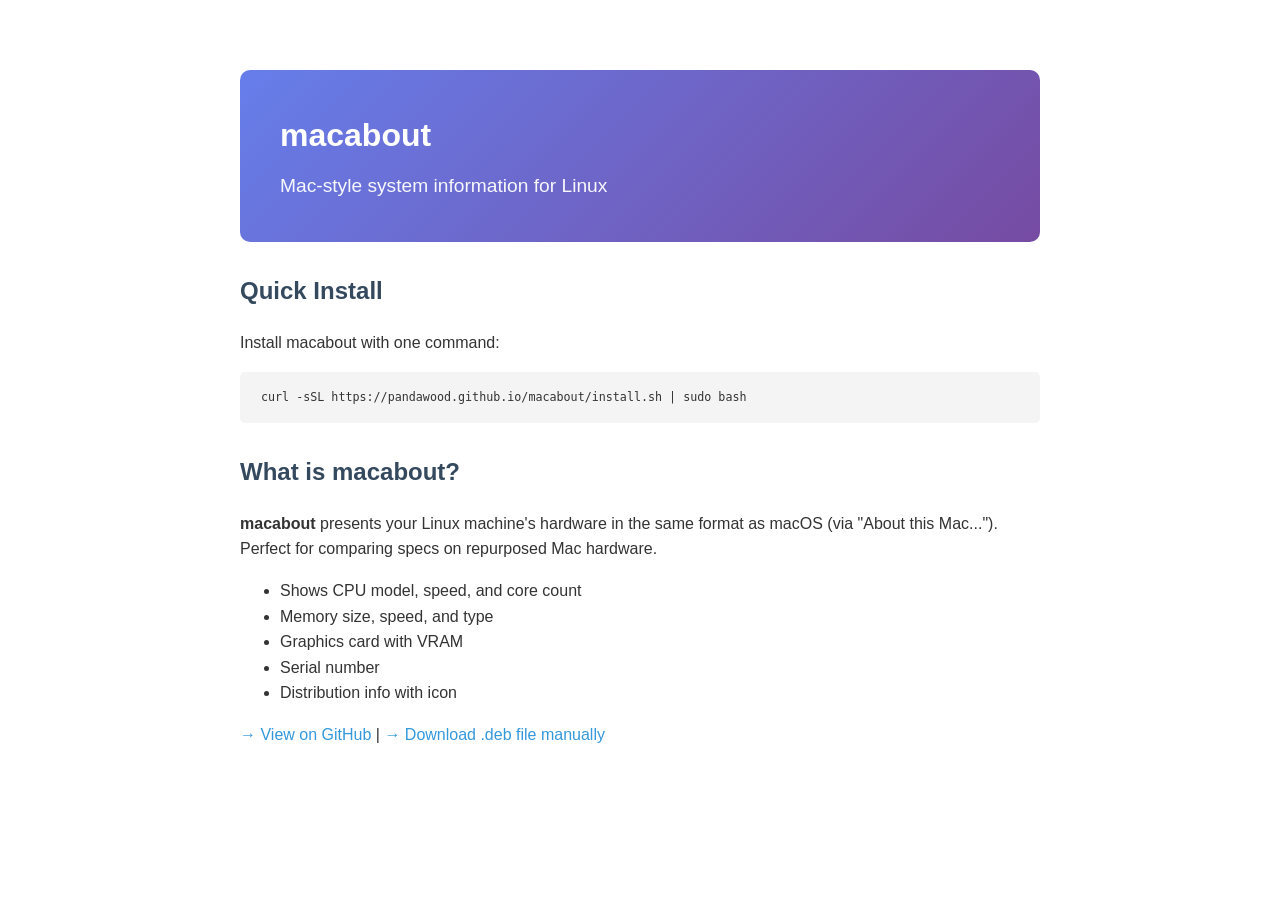
==== index.html @ 8d681d3a "deploy: 6344b81e9664c3a6abc82628549e2aa709033bd7" ====
<!DOCTYPE html>
<html lang="en">
<head>
    <meta charset="UTF-8">
    <meta name="viewport" content="width=device-width, initial-scale=1.0">
    <title>macabout - Mac-style Linux system info</title>
    <style>
        body {
            font-family: -apple-system, BlinkMacSystemFont, 'Segoe UI', Roboto, sans-serif;
            max-width: 800px;
            margin: 50px auto;
            padding: 20px;
            line-height: 1.6;
            color: #333;
        }
        h1 { color: #2c3e50; }
        h2 { color: #34495e; margin-top: 30px; }
        code {
            background: #f4f4f4;
            padding: 2px 6px;
            border-radius: 3px;
            font-size: 0.9em;
        }
        pre {
            background: #f4f4f4;
            padding: 15px;
            border-radius: 5px;
            overflow-x: auto;
        }
        .hero {
            background: linear-gradient(135deg, #667eea 0%, #764ba2 100%);
            color: white;
            padding: 40px;
            border-radius: 10px;
            margin-bottom: 30px;
        }
        .hero h1 { color: white; margin: 0; }
        .hero p { font-size: 1.2em; margin: 10px 0 0 0; opacity: 0.95; }
        a { color: #3498db; text-decoration: none; }
        a:hover { text-decoration: underline; }
    </style>
</head>
<body>
    <div class="hero">
        <h1>macabout</h1>
        <p>Mac-style system information for Linux</p>
    </div>

    <h2>Quick Install</h2>

    <p>Install macabout with one command:</p>

    <pre><code>curl -sSL https://pandawood.github.io/macabout/install.sh | sudo bash</code></pre>

    <h2>What is macabout?</h2>

    <p><strong>macabout</strong> presents your Linux machine's hardware in the same format as macOS (via "About this Mac..."). Perfect for comparing specs on repurposed Mac hardware.</p>

    <ul>
        <li>Shows CPU model, speed, and core count</li>
        <li>Memory size, speed, and type</li>
        <li>Graphics card with VRAM</li>
        <li>Serial number</li>
        <li>Distribution info with icon</li>
    </ul>

    <p><a href="https://github.com/PandaWood/macabout">→ View on GitHub</a> | <a href="https://github.com/PandaWood/macabout/releases">→ Download .deb file manually</a></p>

</body>
</html>
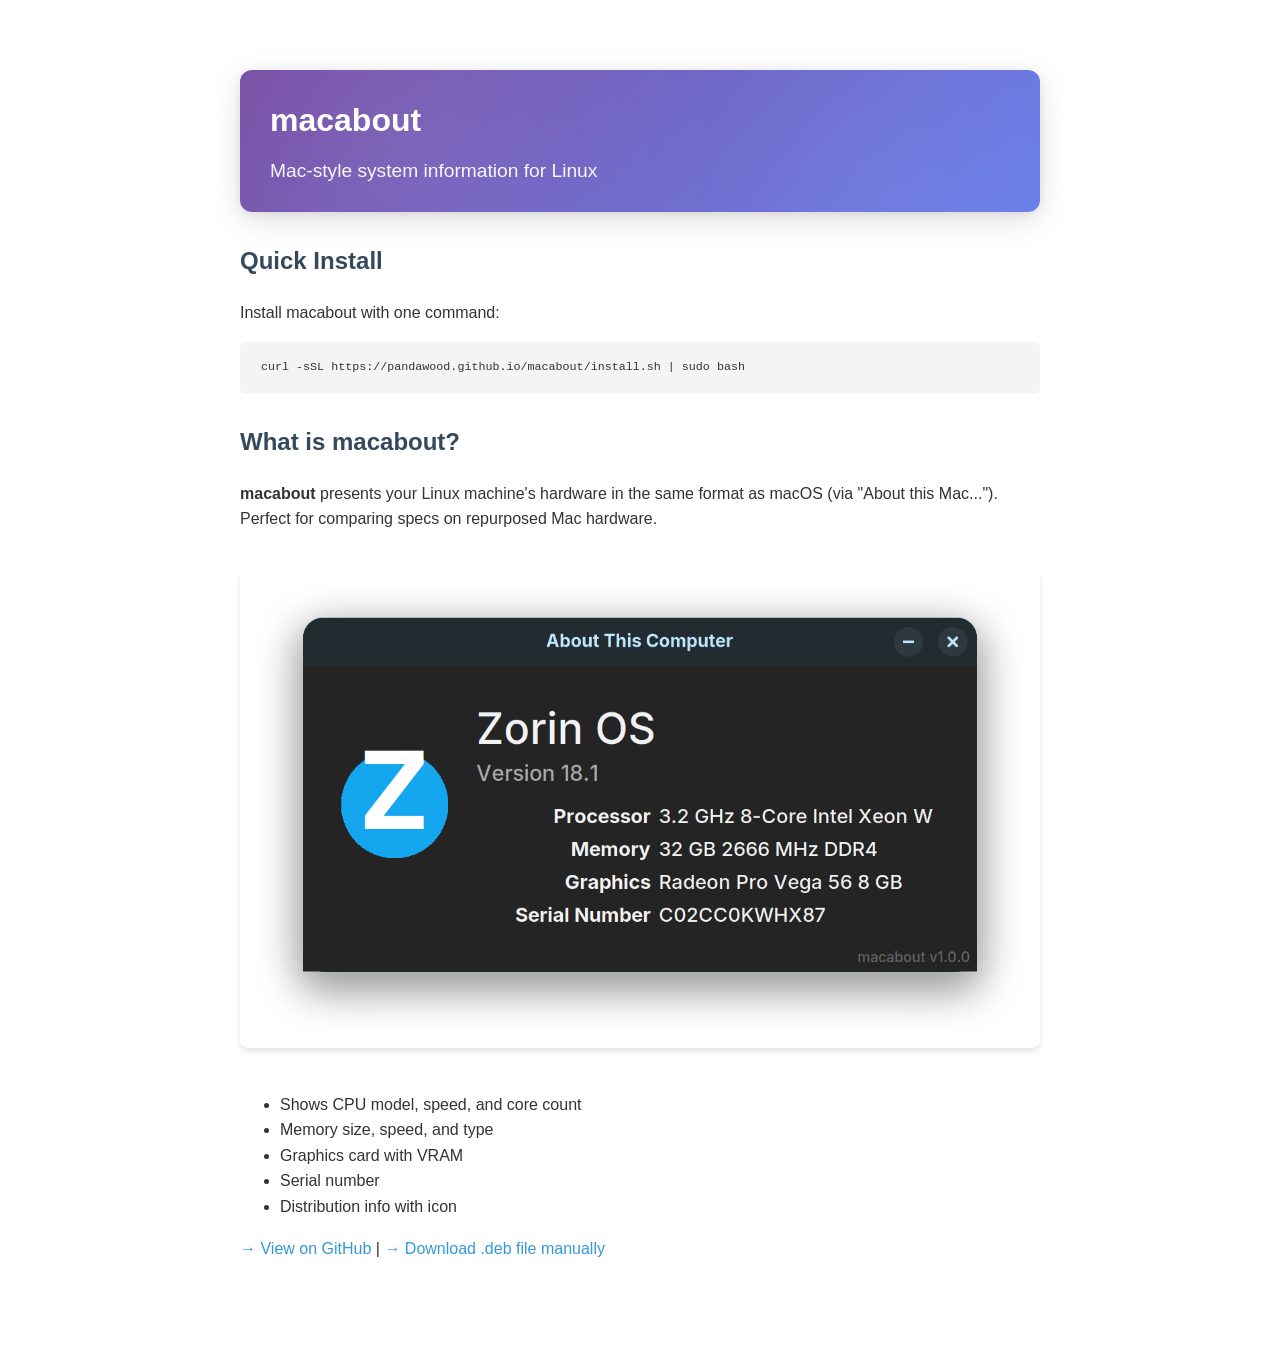
==== commit d838e6a2: "deploy: d60e14552d83c0dae366c8b3fca62225dd64ccea" ====
--- a/index.html
+++ b/index.html
@@ -28,16 +28,38 @@
             overflow-x: auto;
         }
         .hero {
-            background: linear-gradient(135deg, #667eea 0%, #764ba2 100%);
+            background: linear-gradient(135deg, #764ba2 0%, #667eea 100%);
             color: white;
-            padding: 40px;
-            border-radius: 10px;
-            margin-bottom: 30px;
+            padding: 25px 30px;
+            border-radius: 12px;
+            margin-bottom: 25px;
+            box-shadow: 0 8px 32px rgba(0, 0, 0, 0.12), 0 2px 8px rgba(0, 0, 0, 0.08);
+            position: relative;
+            overflow: hidden;
         }
+        .hero::before {
+            content: '';
+            position: absolute;
+            top: 0;
+            left: 0;
+            right: 0;
+            bottom: 0;
+            background: 
+                radial-gradient(circle at 20% 50%, rgba(255, 255, 255, 0.08) 0%, transparent 50%),
+                radial-gradient(circle at 80% 80%, rgba(255, 255, 255, 0.05) 0%, transparent 50%);
+            pointer-events: none;
+        }
+        .hero h1, .hero p { position: relative; z-index: 1; }
         .hero h1 { color: white; margin: 0; }
         .hero p { font-size: 1.2em; margin: 10px 0 0 0; opacity: 0.95; }
         a { color: #3498db; text-decoration: none; }
         a:hover { text-decoration: underline; }
+        .screenshot {
+            max-width: 100%;
+            border-radius: 8px;
+            box-shadow: 0 4px 6px rgba(0,0,0,0.1);
+            margin: 20px 0;
+        }
     </style>
 </head>
 <body>
@@ -56,6 +78,8 @@
 
     <p><strong>macabout</strong> presents your Linux machine's hardware in the same format as macOS (via "About this Mac..."). Perfect for comparing specs on repurposed Mac hardware.</p>
 
+    <img src="img/about-this-mac-dark.png" alt="macabout screenshot" class="screenshot">
+
     <ul>
         <li>Shows CPU model, speed, and core count</li>
         <li>Memory size, speed, and type</li>
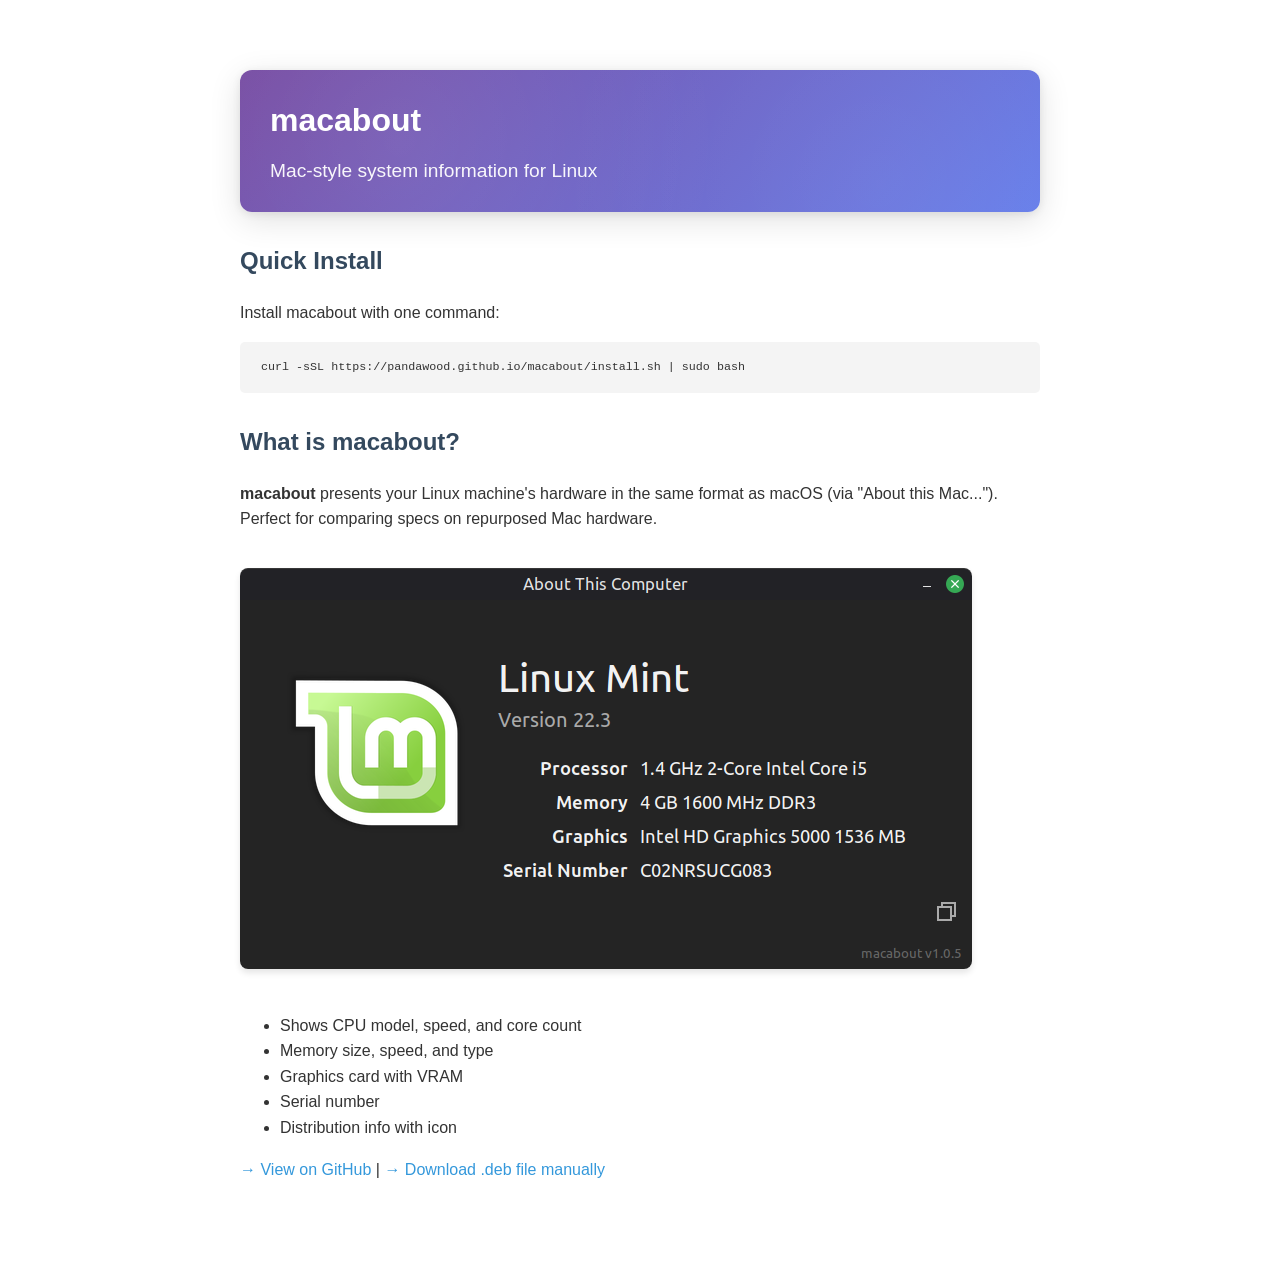
==== commit b103819d: "deploy: a790bfa6a506a4a2f8a6188dec50961bb86d43fc" ====
--- a/index.html
+++ b/index.html
@@ -78,7 +78,7 @@
 
     <p><strong>macabout</strong> presents your Linux machine's hardware in the same format as macOS (via "About this Mac..."). Perfect for comparing specs on repurposed Mac hardware.</p>
 
-    <img src="img/about-this-mac-dark.png" alt="macabout screenshot" class="screenshot">
+    <img src="img/mint-screenshot.png" alt="macabout on Linux Mint" class="screenshot">
 
     <ul>
         <li>Shows CPU model, speed, and core count</li>
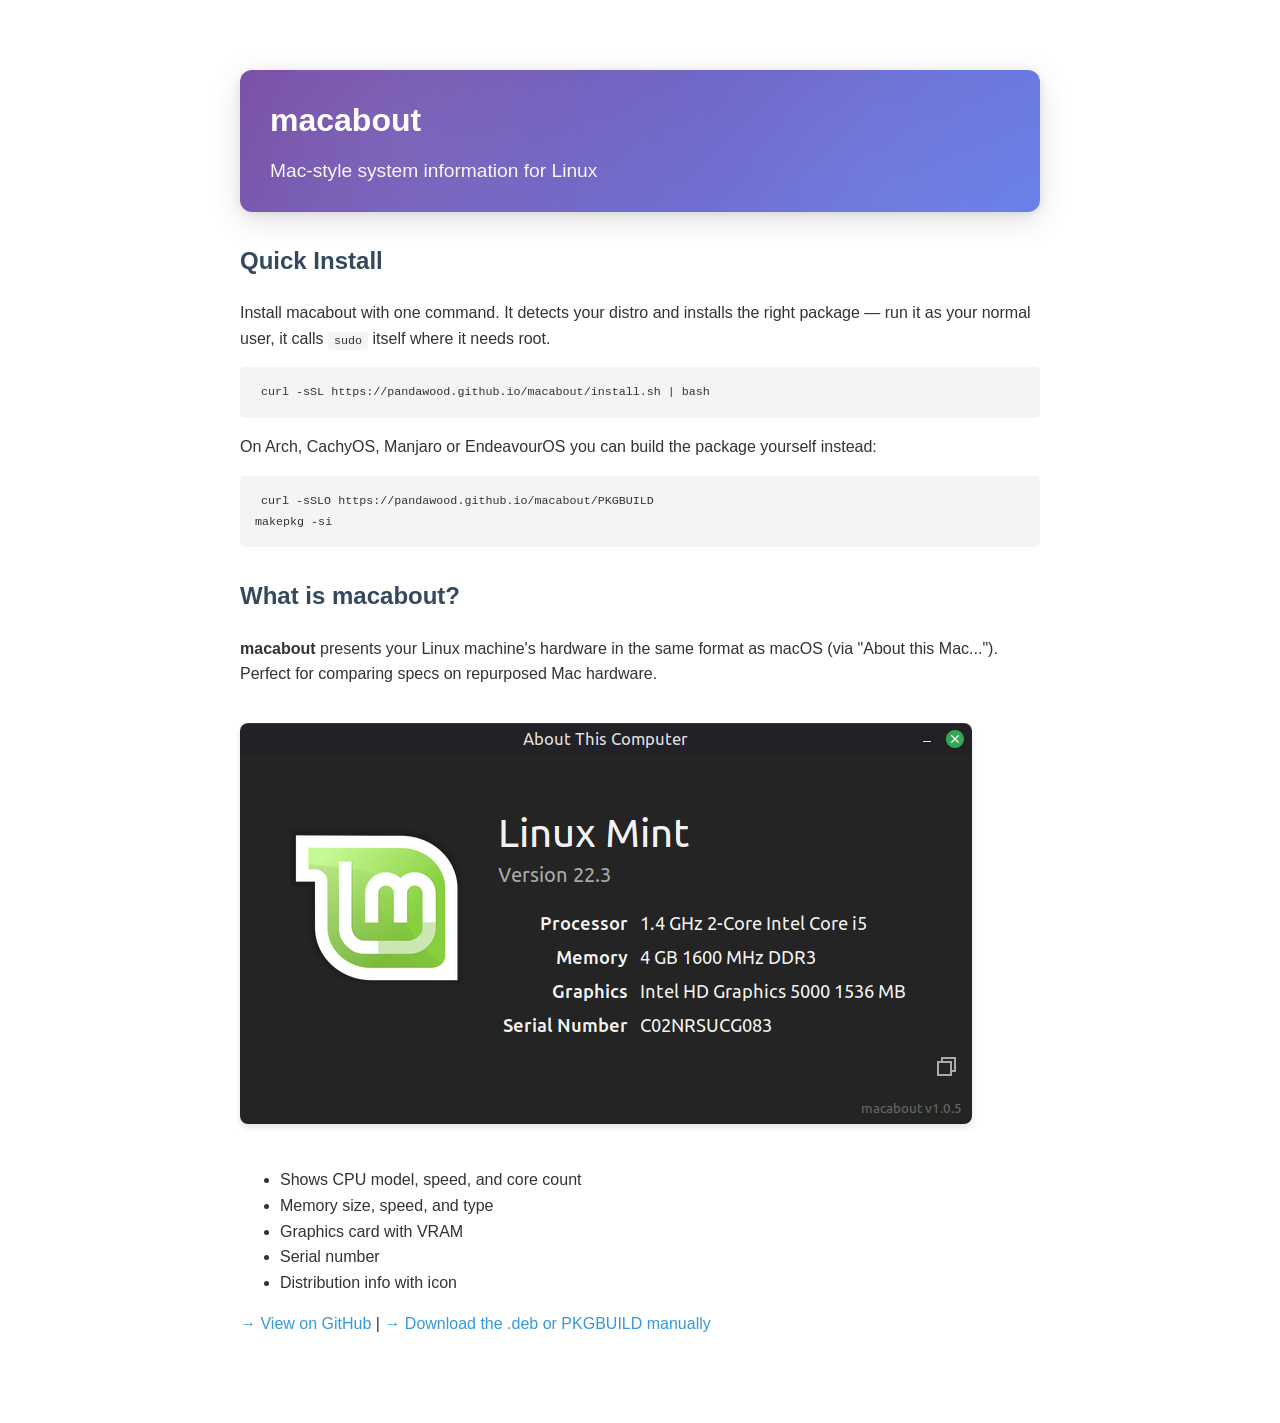
==== commit 31234e63: "deploy: a6955b2f4f992ab049efea5b0ef7c8c1a7e28b36" ====
--- a/index.html
+++ b/index.html
@@ -70,9 +70,14 @@
 
     <h2>Quick Install</h2>
 
-    <p>Install macabout with one command:</p>
+    <p>Install macabout with one command. It detects your distro and installs the right package &mdash; run it as your normal user, it calls <code>sudo</code> itself where it needs root.</p>
 
-    <pre><code>curl -sSL https://pandawood.github.io/macabout/install.sh | sudo bash</code></pre>
+    <pre><code>curl -sSL https://pandawood.github.io/macabout/install.sh | bash</code></pre>
+
+    <p>On Arch, CachyOS, Manjaro or EndeavourOS you can build the package yourself instead:</p>
+
+    <pre><code>curl -sSLO https://pandawood.github.io/macabout/PKGBUILD
+makepkg -si</code></pre>
 
     <h2>What is macabout?</h2>
 
@@ -88,7 +93,7 @@
         <li>Distribution info with icon</li>
     </ul>
 
-    <p><a href="https://github.com/PandaWood/macabout">→ View on GitHub</a> | <a href="https://github.com/PandaWood/macabout/releases">→ Download .deb file manually</a></p>
+    <p><a href="https://github.com/PandaWood/macabout">→ View on GitHub</a> | <a href="https://github.com/PandaWood/macabout/releases">→ Download the .deb or PKGBUILD manually</a></p>
 
 </body>
 </html>
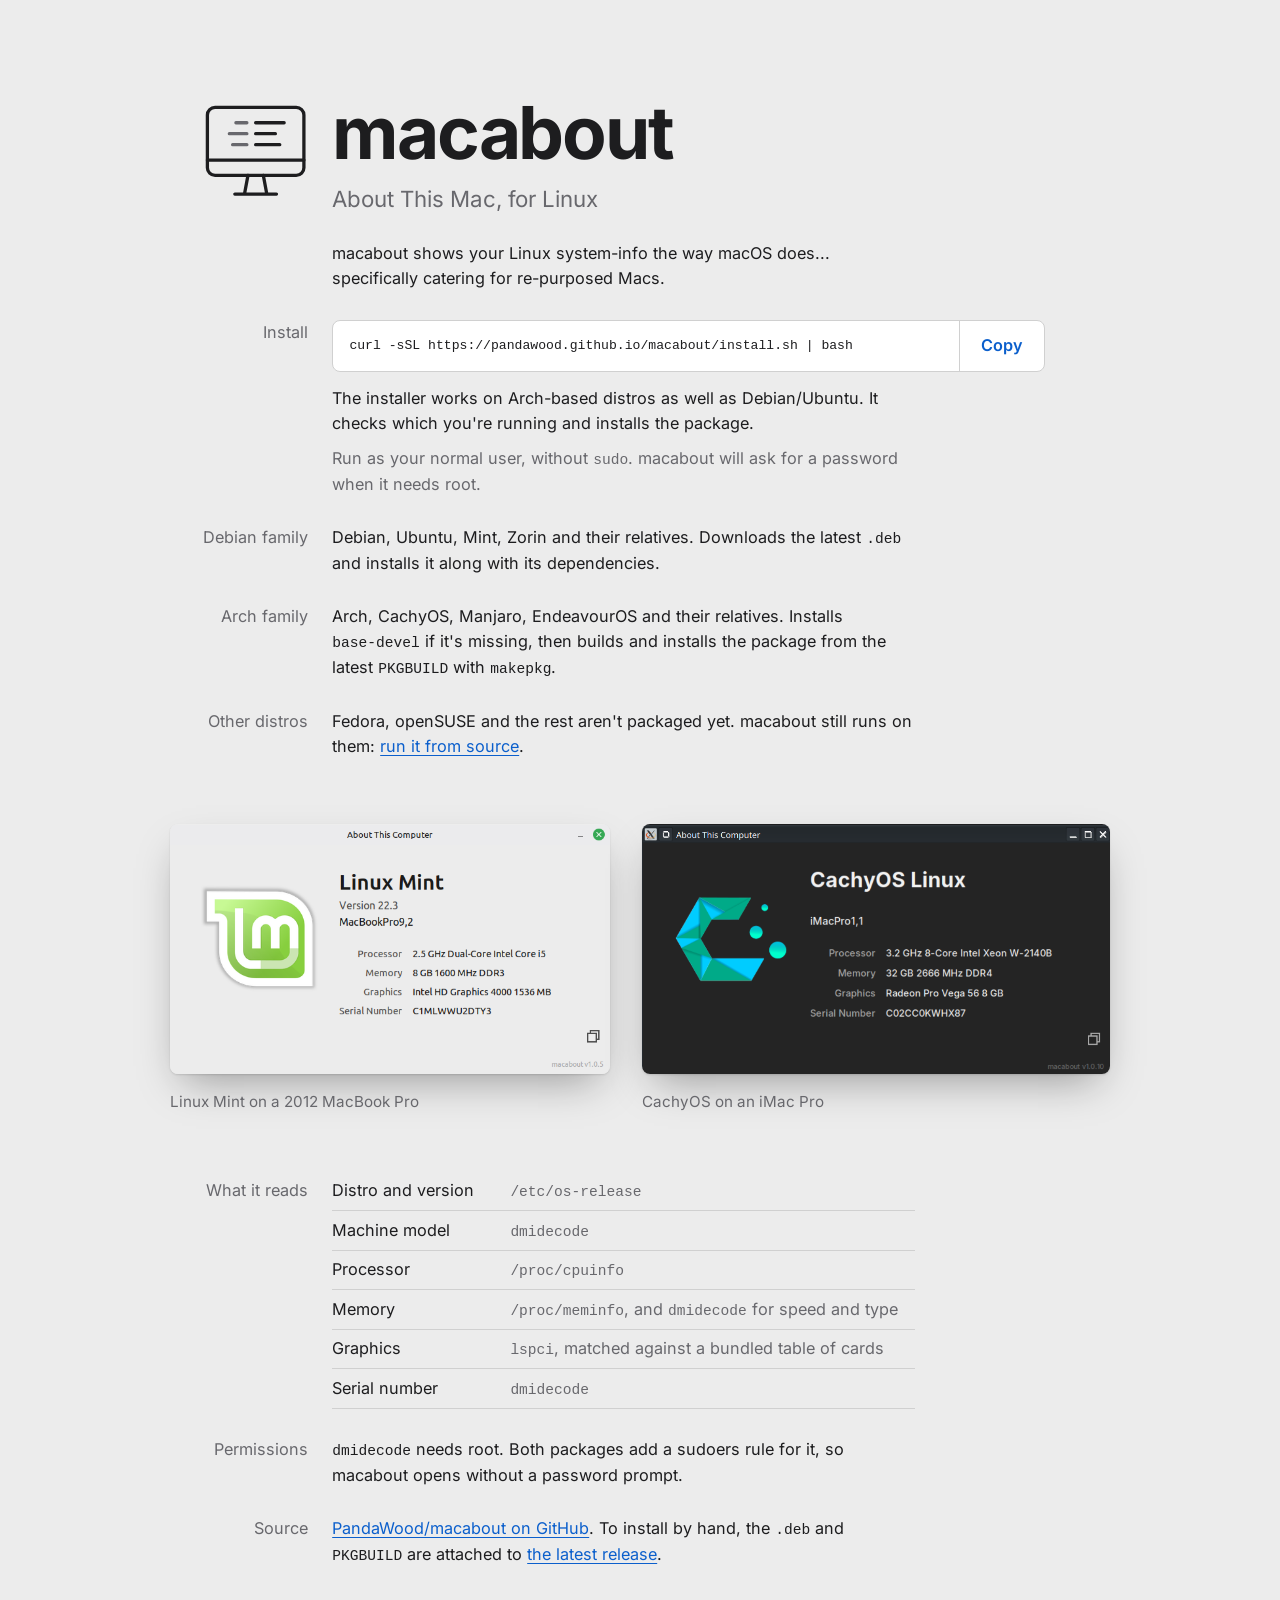
==== commit 27ada6db: "deploy: f9da44f11d01ba00baa4173cb0b41183880f69bb" ====
--- a/index.html
+++ b/index.html
@@ -3,97 +3,99 @@
 <head>
     <meta charset="UTF-8">
     <meta name="viewport" content="width=device-width, initial-scale=1.0">
-    <title>macabout - Mac-style Linux system info</title>
-    <style>
-        body {
-            font-family: -apple-system, BlinkMacSystemFont, 'Segoe UI', Roboto, sans-serif;
-            max-width: 800px;
-            margin: 50px auto;
-            padding: 20px;
-            line-height: 1.6;
-            color: #333;
-        }
-        h1 { color: #2c3e50; }
-        h2 { color: #34495e; margin-top: 30px; }
-        code {
-            background: #f4f4f4;
-            padding: 2px 6px;
-            border-radius: 3px;
-            font-size: 0.9em;
-        }
-        pre {
-            background: #f4f4f4;
-            padding: 15px;
-            border-radius: 5px;
-            overflow-x: auto;
-        }
-        .hero {
-            background: linear-gradient(135deg, #764ba2 0%, #667eea 100%);
-            color: white;
-            padding: 25px 30px;
-            border-radius: 12px;
-            margin-bottom: 25px;
-            box-shadow: 0 8px 32px rgba(0, 0, 0, 0.12), 0 2px 8px rgba(0, 0, 0, 0.08);
-            position: relative;
-            overflow: hidden;
-        }
-        .hero::before {
-            content: '';
-            position: absolute;
-            top: 0;
-            left: 0;
-            right: 0;
-            bottom: 0;
-            background: 
-                radial-gradient(circle at 20% 50%, rgba(255, 255, 255, 0.08) 0%, transparent 50%),
-                radial-gradient(circle at 80% 80%, rgba(255, 255, 255, 0.05) 0%, transparent 50%);
-            pointer-events: none;
-        }
-        .hero h1, .hero p { position: relative; z-index: 1; }
-        .hero h1 { color: white; margin: 0; }
-        .hero p { font-size: 1.2em; margin: 10px 0 0 0; opacity: 0.95; }
-        a { color: #3498db; text-decoration: none; }
-        a:hover { text-decoration: underline; }
-        .screenshot {
-            max-width: 100%;
-            border-radius: 8px;
-            box-shadow: 0 4px 6px rgba(0,0,0,0.1);
-            margin: 20px 0;
-        }
-    </style>
+    <title>macabout: About This Mac, for Linux</title>
+    <meta name="description" content="macabout shows your Linux machine's hardware the way macOS does in About This Mac. One-line install for Debian-based and Arch-based distros.">
+    <meta name="color-scheme" content="light dark">
+    <link rel="icon" href="data:image/svg+xml,%3Csvg xmlns='http://www.w3.org/2000/svg' viewBox='-4 -8 104 104' fill='none' stroke='%23888' stroke-width='7' stroke-linecap='round' stroke-linejoin='round'%3E%3Crect x='4' y='4' width='88' height='62' rx='7'/%3E%3Cpath d='M4 52h88M41 66l-3 16M55 66l3 16M29 83h38'/%3E%3C/svg%3E">
+    <link rel="stylesheet" href="style.css">
 </head>
 <body>
-    <div class="hero">
+<main>
+    <header class="intro">
+        <svg class="logo" viewBox="0 0 96 88" aria-hidden="true" fill="none" stroke-linecap="round" stroke-linejoin="round">
+            <g stroke="currentColor" stroke-width="3">
+                <rect x="4" y="4" width="88" height="62" rx="7"/>
+                <path d="M4 52h88"/>
+                <path d="M41 66l-3 16M55 66l3 16M29 83h38"/>
+            </g>
+            <g class="logo-rows" stroke-width="3">
+                <path d="M30 18h10M24 28h16M27 38h13"/>
+                <path d="M48 18h26M48 28h18M48 38h22" stroke="currentColor"/>
+            </g>
+        </svg>
         <h1>macabout</h1>
-        <p>Mac-style system information for Linux</p>
+        <p class="version">About This Mac, for Linux</p>
+        <p class="lede">macabout shows your Linux system-info the way macOS does... specifically catering for re-purposed Macs.</p>
+    </header>
+
+    <dl class="specs">
+        <dt>Install</dt>
+        <dd class="wide">
+            <div class="command">
+                <pre><code id="install-command">curl -sSL https://pandawood.github.io/macabout/install.sh | bash</code></pre>
+                <button type="button" id="copy-command">Copy</button>
+            </div>
+            <p>The installer works on Arch-based distros as well as Debian/Ubuntu. It checks which you're running and installs the package.</p>
+            <p class="note">Run as your normal user, without <code>sudo</code>. macabout will ask for a password when it needs root.</p>
+        </dd>
+
+        <dt>Debian family</dt>
+        <dd>Debian, Ubuntu, Mint, Zorin and their relatives. Downloads the latest <code>.deb</code> and installs it along with its dependencies.</dd>
+
+        <dt>Arch family</dt>
+        <dd>Arch, CachyOS, Manjaro, EndeavourOS and their relatives. Installs <code>base-devel</code> if it's missing, then builds and installs the package from the latest <code>PKGBUILD</code> with <code>makepkg</code>.</dd>
+
+        <dt>Other distros</dt>
+        <dd>Fedora, openSUSE and the rest aren't packaged yet. macabout still runs on them: <a href="https://github.com/PandaWood/macabout#running-from-source-devs-or-deviants">run it from source</a>.</dd>
+    </dl>
+
+    <div class="windows">
+        <figure class="mint">
+            <img src="img/macabout-mint-light.png" width="671" height="381" alt="macabout window on Linux Mint 22.3: MacBookPro9,2, 2.5 GHz Dual-Core Intel Core i5, 8 GB 1600 MHz DDR3, Intel HD Graphics 4000.">
+            <figcaption>Linux Mint on a 2012 MacBook Pro</figcaption>
+        </figure>
+        <figure class="cachy">
+            <img src="img/macabout-cachyos-dark.png" width="904" height="483" alt="macabout window on CachyOS: iMacPro1,1, 3.2 GHz 8-Core Intel Xeon W-2140B, 32 GB 2666 MHz DDR4, Radeon Pro Vega 56 8 GB.">
+            <figcaption>CachyOS on an iMac Pro</figcaption>
+        </figure>
     </div>
 
-    <h2>Quick Install</h2>
+    <dl class="specs">
+        <dt>What it reads</dt>
+        <dd>
+            <table class="reads">
+                <tr><th scope="row">Distro and version</th><td><code>/etc/os-release</code></td></tr>
+                <tr><th scope="row">Machine model</th><td><code>dmidecode</code></td></tr>
+                <tr><th scope="row">Processor</th><td><code>/proc/cpuinfo</code></td></tr>
+                <tr><th scope="row">Memory</th><td><code>/proc/meminfo</code>, and <code>dmidecode</code> for speed and type</td></tr>
+                <tr><th scope="row">Graphics</th><td><code>lspci</code>, matched against a bundled table of cards</td></tr>
+                <tr><th scope="row">Serial number</th><td><code>dmidecode</code></td></tr>
+            </table>
+        </dd>
 
-    <p>Install macabout with one command. It detects your distro and installs the right package &mdash; run it as your normal user, it calls <code>sudo</code> itself where it needs root.</p>
+        <dt>Permissions</dt>
+        <dd><code>dmidecode</code> needs root. Both packages add a sudoers rule for it, so macabout opens without a password prompt.</dd>
 
-    <pre><code>curl -sSL https://pandawood.github.io/macabout/install.sh | bash</code></pre>
+        <dt>Source</dt>
+        <dd><a href="https://github.com/PandaWood/macabout">PandaWood/macabout on GitHub</a>. To install by hand, the <code>.deb</code> and <code>PKGBUILD</code> are attached to <a href="https://github.com/PandaWood/macabout/releases/latest">the latest release</a>.</dd>
+    </dl>
+</main>
 
-    <p>On Arch, CachyOS, Manjaro or EndeavourOS you can build the package yourself instead:</p>
-
-    <pre><code>curl -sSLO https://pandawood.github.io/macabout/PKGBUILD
-makepkg -si</code></pre>
-
-    <h2>What is macabout?</h2>
-
-    <p><strong>macabout</strong> presents your Linux machine's hardware in the same format as macOS (via "About this Mac..."). Perfect for comparing specs on repurposed Mac hardware.</p>
-
-    <img src="img/mint-screenshot.png" alt="macabout on Linux Mint" class="screenshot">
-
-    <ul>
-        <li>Shows CPU model, speed, and core count</li>
-        <li>Memory size, speed, and type</li>
-        <li>Graphics card with VRAM</li>
-        <li>Serial number</li>
-        <li>Distribution info with icon</li>
-    </ul>
-
-    <p><a href="https://github.com/PandaWood/macabout">→ View on GitHub</a> | <a href="https://github.com/PandaWood/macabout/releases">→ Download the .deb or PKGBUILD manually</a></p>
-
+<script>
+    (function () {
+        var button = document.getElementById('copy-command');
+        var command = document.getElementById('install-command');
+        if (!navigator.clipboard) {
+            button.hidden = true;
+            return;
+        }
+        button.addEventListener('click', function () {
+            navigator.clipboard.writeText(command.textContent).then(function () {
+                button.textContent = 'Copied';
+                setTimeout(function () { button.textContent = 'Copy'; }, 2000);
+            });
+        });
+    })();
+</script>
 </body>
 </html>
--- a/style.css
+++ b/style.css
@@ -0,0 +1,262 @@
+/* The page borrows the layout of the window it describes: the window's
+   own grey as the background, the Mac's typeface, and grey
+   right-aligned labels beside their values. */
+:root {
+    --window: #ececec;
+    --well: #ffffff;
+    --ink: #1d1d1f;
+    --label: #68686d;
+    --rule: #d0d0d0;
+    --link: #0b5fcc;
+    --shadow: 0 1px 2px rgba(0, 0, 0, 0.12), 0 18px 40px -12px rgba(0, 0, 0, 0.35);
+    --label-col: 8.5rem;
+    --gap: 1.5rem;
+}
+@media (prefers-color-scheme: dark) {
+    :root {
+        --window: #222222;
+        --well: #141414;
+        --ink: #f2f2f2;
+        --label: #9c9ca1;
+        --rule: #3a3a3a;
+        --link: #74b3ff;
+        --shadow: 0 0 0 1px rgba(255, 255, 255, 0.08), 0 18px 40px -12px rgba(0, 0, 0, 0.8);
+    }
+}
+
+/* Macs get their own San Francisco; everyone else gets Inter, the closest
+   freely licensed match (SIL Open Font License), served from this folder. */
+@font-face {
+    font-family: 'Inter';
+    font-style: normal;
+    font-weight: 400 700;
+    font-display: swap;
+    src: url(inter-latin.woff2) format('woff2');
+}
+
+*, *::before, *::after { box-sizing: border-box; }
+
+/* Sizes are all in rem, so growing the root size scales the whole
+   layout on wide screens while line lengths stay the same. */
+html {
+    -webkit-text-size-adjust: 100%;
+    font-size: clamp(1rem, 0.8125rem + 0.25vw, 1.1875rem);
+}
+
+body {
+    margin: 0;
+    padding: clamp(2.5rem, 8vw, 6rem) 1.25rem 4rem;
+    background: var(--window);
+    color: var(--ink);
+    font-family: -apple-system, BlinkMacSystemFont, 'Inter', system-ui, sans-serif;
+    font-size: 1rem;
+    line-height: 1.55;
+}
+
+main {
+    max-width: 58rem;
+    margin: 0 auto;
+}
+
+a {
+    color: var(--link);
+    text-decoration: underline;
+    text-decoration-thickness: 1px;
+    text-underline-offset: 0.18em;
+}
+a:hover { text-decoration-thickness: 2px; }
+
+:focus-visible {
+    outline: 2px solid var(--link);
+    outline-offset: 3px;
+    border-radius: 3px;
+}
+
+code, pre {
+    font-family: ui-monospace, 'SF Mono', 'Cascadia Mono', 'Ubuntu Mono', Menlo, Consolas, monospace;
+    font-size: 0.9em;
+}
+
+code { white-space: nowrap; }
+
+/* Everything hangs off one vertical line, the way the window sets its
+   values against its labels. */
+.intro,
+.specs {
+    display: grid;
+    grid-template-columns: var(--label-col) minmax(0, 1fr);
+    column-gap: var(--gap);
+}
+
+.intro > * {
+    grid-column: 2;
+    max-width: 36rem;
+}
+
+/* Sits where the window puts the distro icon: left of the title. */
+.intro .logo {
+    grid-column: 1;
+    grid-row: 1 / span 3;
+    justify-self: end;
+    width: 6.5rem;
+    margin-top: 0.35rem;
+}
+.logo-rows { stroke: var(--label); }
+
+h1 {
+    margin: 0;
+    font-size: clamp(2.75rem, 9vw, 4.5rem);
+    font-weight: 700;
+    line-height: 1;
+    letter-spacing: -0.03em;
+}
+
+.version {
+    margin: 0.75rem 0 0;
+    font-size: 1.375rem;
+    color: var(--label);
+}
+
+.lede {
+    margin: 1.5rem 0 0;
+}
+
+.specs {
+    margin: 1.75rem 0 0;
+    row-gap: 1.75rem;
+}
+
+.specs dt {
+    color: var(--label);
+    text-align: right;
+}
+
+.specs dd {
+    margin: 0;
+    max-width: 36rem;
+}
+
+.specs dd p { margin: 0; }
+.specs dd p + p { margin-top: 0.6rem; }
+
+.specs .wide { max-width: none; }
+.specs .wide p { max-width: 36rem; }
+
+.note { color: var(--label); }
+
+.command {
+    display: flex;
+    align-items: stretch;
+    max-width: 44rem;
+    margin-bottom: 0.9rem;
+    background: var(--well);
+    border: 1px solid var(--rule);
+    border-radius: 8px;
+}
+
+.command pre {
+    flex: 1;
+    min-width: 0;
+    margin: 0;
+    padding: 0.85rem 1rem;
+    overflow-x: auto;
+    white-space: pre;
+}
+
+.command button {
+    flex: none;
+    min-width: 5.25rem;
+    padding: 0 1rem;
+    border: 0;
+    border-left: 1px solid var(--rule);
+    border-radius: 0 7px 7px 0;
+    background: transparent;
+    color: var(--link);
+    font: inherit;
+    font-weight: 600;
+    cursor: pointer;
+}
+.command button:hover { background: color-mix(in srgb, var(--link) 10%, transparent); }
+
+.windows {
+    display: flex;
+    align-items: flex-start;
+    gap: 2rem;
+    margin: 4rem 0;
+}
+
+/* Grow in proportion to each screenshot's aspect ratio so the two
+   windows come out the same height. */
+.windows figure { margin: 0; min-width: 0; }
+.windows .mint { flex: 1.761 1 0; }
+.windows .cachy { flex: 1.872 1 0; }
+
+.windows img {
+    display: block;
+    width: 100%;
+    height: auto;
+    border-radius: 8px;
+    box-shadow: var(--shadow);
+}
+
+.windows figcaption {
+    margin-top: 1rem;
+    font-size: 0.9375rem;
+    color: var(--label);
+}
+
+.reads {
+    width: 100%;
+    border-collapse: collapse;
+}
+
+.reads th,
+.reads td {
+    padding: 0.4rem 0;
+    border-bottom: 1px solid var(--rule);
+    text-align: left;
+    vertical-align: baseline;
+    font-weight: 400;
+}
+
+.reads tr:first-child th,
+.reads tr:first-child td { padding-top: 0; }
+
+.reads th {
+    width: 11rem;
+    padding-right: 1rem;
+}
+
+.reads td { color: var(--label); }
+
+@media (max-width: 44rem) {
+    .intro,
+    .specs { display: block; }
+
+    .intro .logo {
+        display: block;
+        width: 4rem;
+        margin: 0 0 1.25rem;
+    }
+
+    .specs dt {
+        margin-top: 1.75rem;
+        margin-bottom: 0.35rem;
+        text-align: left;
+    }
+
+    .command pre {
+        white-space: pre-wrap;
+        overflow-wrap: anywhere;
+    }
+    .command code { white-space: inherit; }
+
+    .windows {
+        flex-direction: column;
+        gap: 2.5rem;
+        margin: 3rem 0;
+    }
+    .windows figure { flex: none; width: 100%; }
+
+    .reads th { width: 8.5rem; }
+}
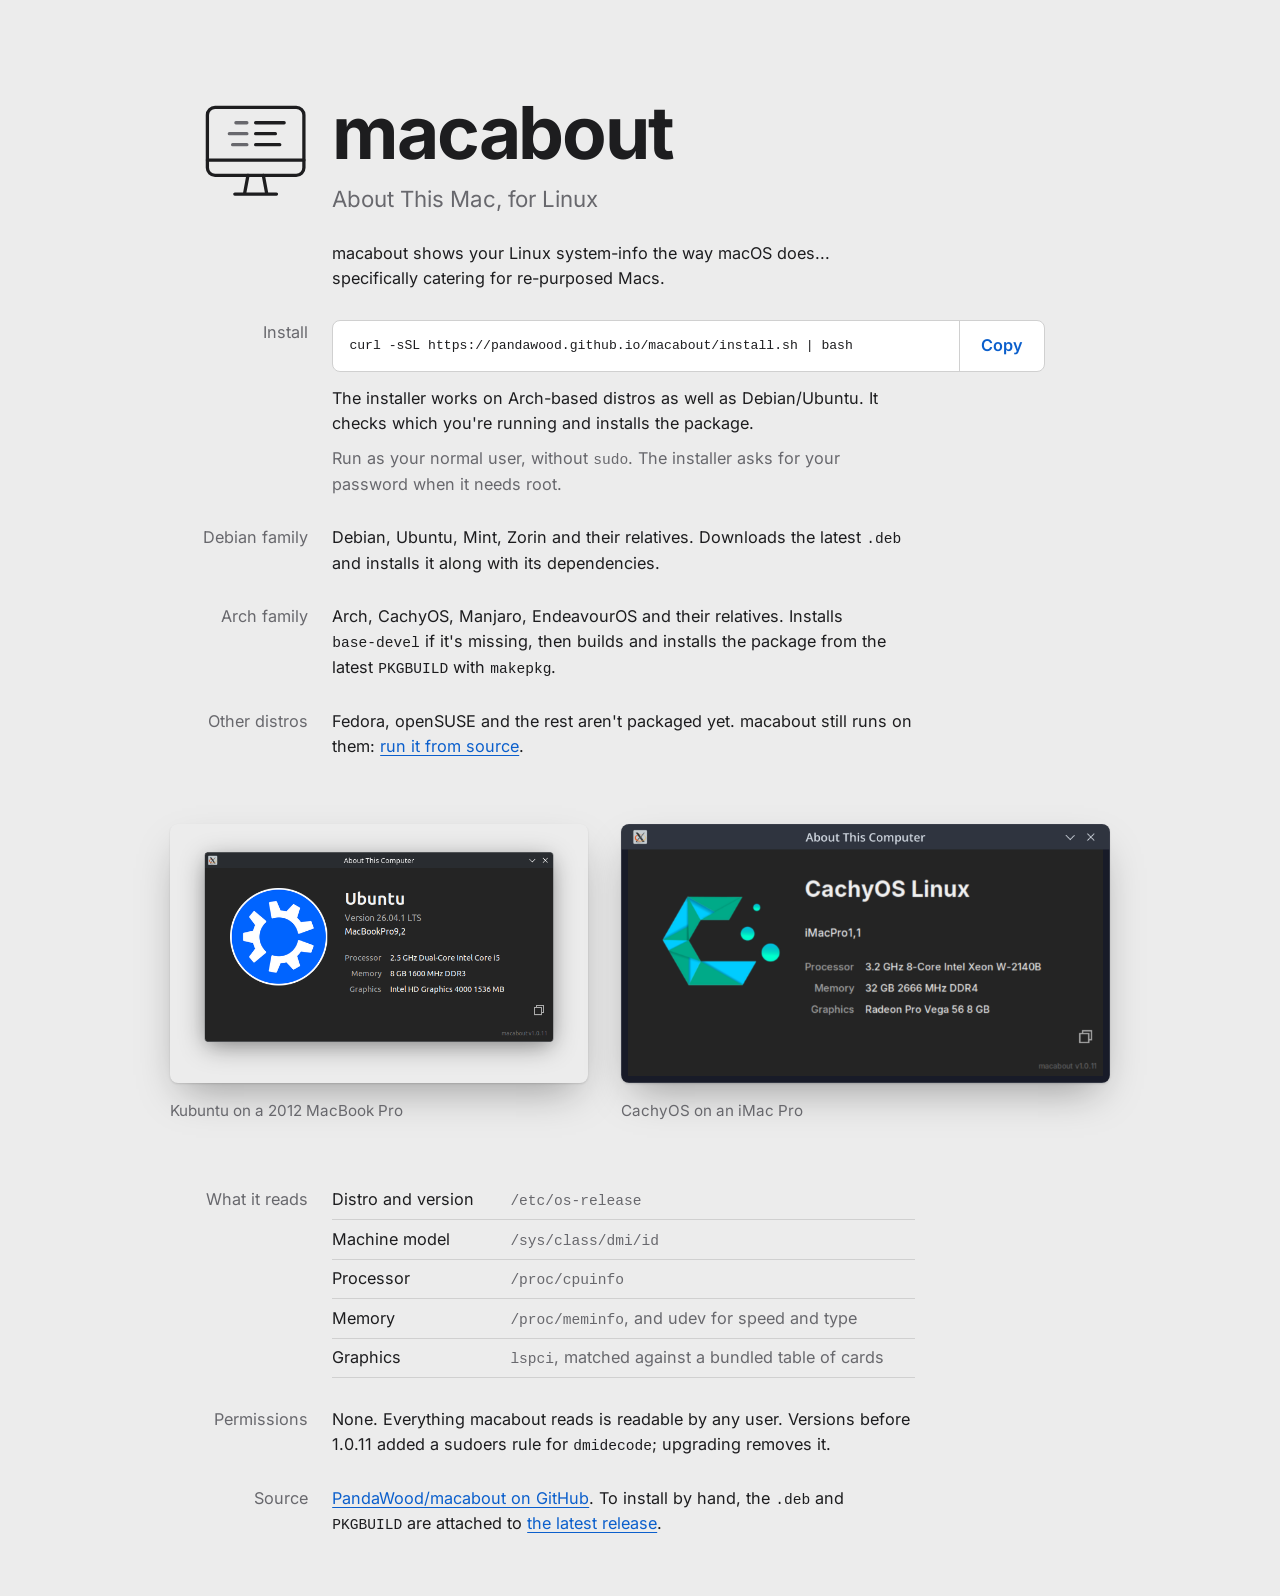
==== commit dfd3b8b7: "deploy: e919a1a31460fe632839404dd6c96aec97ec6eb7" ====
--- a/index.html
+++ b/index.html
@@ -36,7 +36,7 @@
                 <button type="button" id="copy-command">Copy</button>
             </div>
             <p>The installer works on Arch-based distros as well as Debian/Ubuntu. It checks which you're running and installs the package.</p>
-            <p class="note">Run as your normal user, without <code>sudo</code>. macabout will ask for a password when it needs root.</p>
+            <p class="note">Run as your normal user, without <code>sudo</code>. The installer asks for your password when it needs root.</p>
         </dd>
 
         <dt>Debian family</dt>
@@ -50,12 +50,12 @@
     </dl>
 
     <div class="windows">
-        <figure class="mint">
-            <img src="img/macabout-mint-light.png" width="671" height="381" alt="macabout window on Linux Mint 22.3: MacBookPro9,2, 2.5 GHz Dual-Core Intel Core i5, 8 GB 1600 MHz DDR3, Intel HD Graphics 4000.">
-            <figcaption>Linux Mint on a 2012 MacBook Pro</figcaption>
+        <figure class="kubuntu">
+            <img src="img/macabout-kubuntu-dark.png" width="773" height="478" alt="macabout window on Kubuntu 26.04: MacBookPro9,2, 2.5 GHz Dual-Core Intel Core i5, 8 GB 1600 MHz DDR3, Intel HD Graphics 4000.">
+            <figcaption>Kubuntu on a 2012 MacBook Pro</figcaption>
         </figure>
         <figure class="cachy">
-            <img src="img/macabout-cachyos-dark.png" width="904" height="483" alt="macabout window on CachyOS: iMacPro1,1, 3.2 GHz 8-Core Intel Xeon W-2140B, 32 GB 2666 MHz DDR4, Radeon Pro Vega 56 8 GB.">
+            <img src="img/macabout-cachyos-dark.png" width="1426" height="754" alt="macabout window on CachyOS: iMacPro1,1, 3.2 GHz 8-Core Intel Xeon W-2140B, 32 GB 2666 MHz DDR4, Radeon Pro Vega 56 8 GB.">
             <figcaption>CachyOS on an iMac Pro</figcaption>
         </figure>
     </div>
@@ -65,16 +65,15 @@
         <dd>
             <table class="reads">
                 <tr><th scope="row">Distro and version</th><td><code>/etc/os-release</code></td></tr>
-                <tr><th scope="row">Machine model</th><td><code>dmidecode</code></td></tr>
+                <tr><th scope="row">Machine model</th><td><code>/sys/class/dmi/id</code></td></tr>
                 <tr><th scope="row">Processor</th><td><code>/proc/cpuinfo</code></td></tr>
-                <tr><th scope="row">Memory</th><td><code>/proc/meminfo</code>, and <code>dmidecode</code> for speed and type</td></tr>
+                <tr><th scope="row">Memory</th><td><code>/proc/meminfo</code>, and udev for speed and type</td></tr>
                 <tr><th scope="row">Graphics</th><td><code>lspci</code>, matched against a bundled table of cards</td></tr>
-                <tr><th scope="row">Serial number</th><td><code>dmidecode</code></td></tr>
             </table>
         </dd>
 
         <dt>Permissions</dt>
-        <dd><code>dmidecode</code> needs root. Both packages add a sudoers rule for it, so macabout opens without a password prompt.</dd>
+        <dd>None. Everything macabout reads is readable by any user. Versions before 1.0.11 added a sudoers rule for <code>dmidecode</code>; upgrading removes it.</dd>
 
         <dt>Source</dt>
         <dd><a href="https://github.com/PandaWood/macabout">PandaWood/macabout on GitHub</a>. To install by hand, the <code>.deb</code> and <code>PKGBUILD</code> are attached to <a href="https://github.com/PandaWood/macabout/releases/latest">the latest release</a>.</dd>
--- a/style.css
+++ b/style.css
@@ -188,8 +188,8 @@
 /* Grow in proportion to each screenshot's aspect ratio so the two
    windows come out the same height. */
 .windows figure { margin: 0; min-width: 0; }
-.windows .mint { flex: 1.761 1 0; }
-.windows .cachy { flex: 1.872 1 0; }
+.windows .kubuntu { flex: 1.617 1 0; }
+.windows .cachy { flex: 1.891 1 0; }
 
 .windows img {
     display: block;
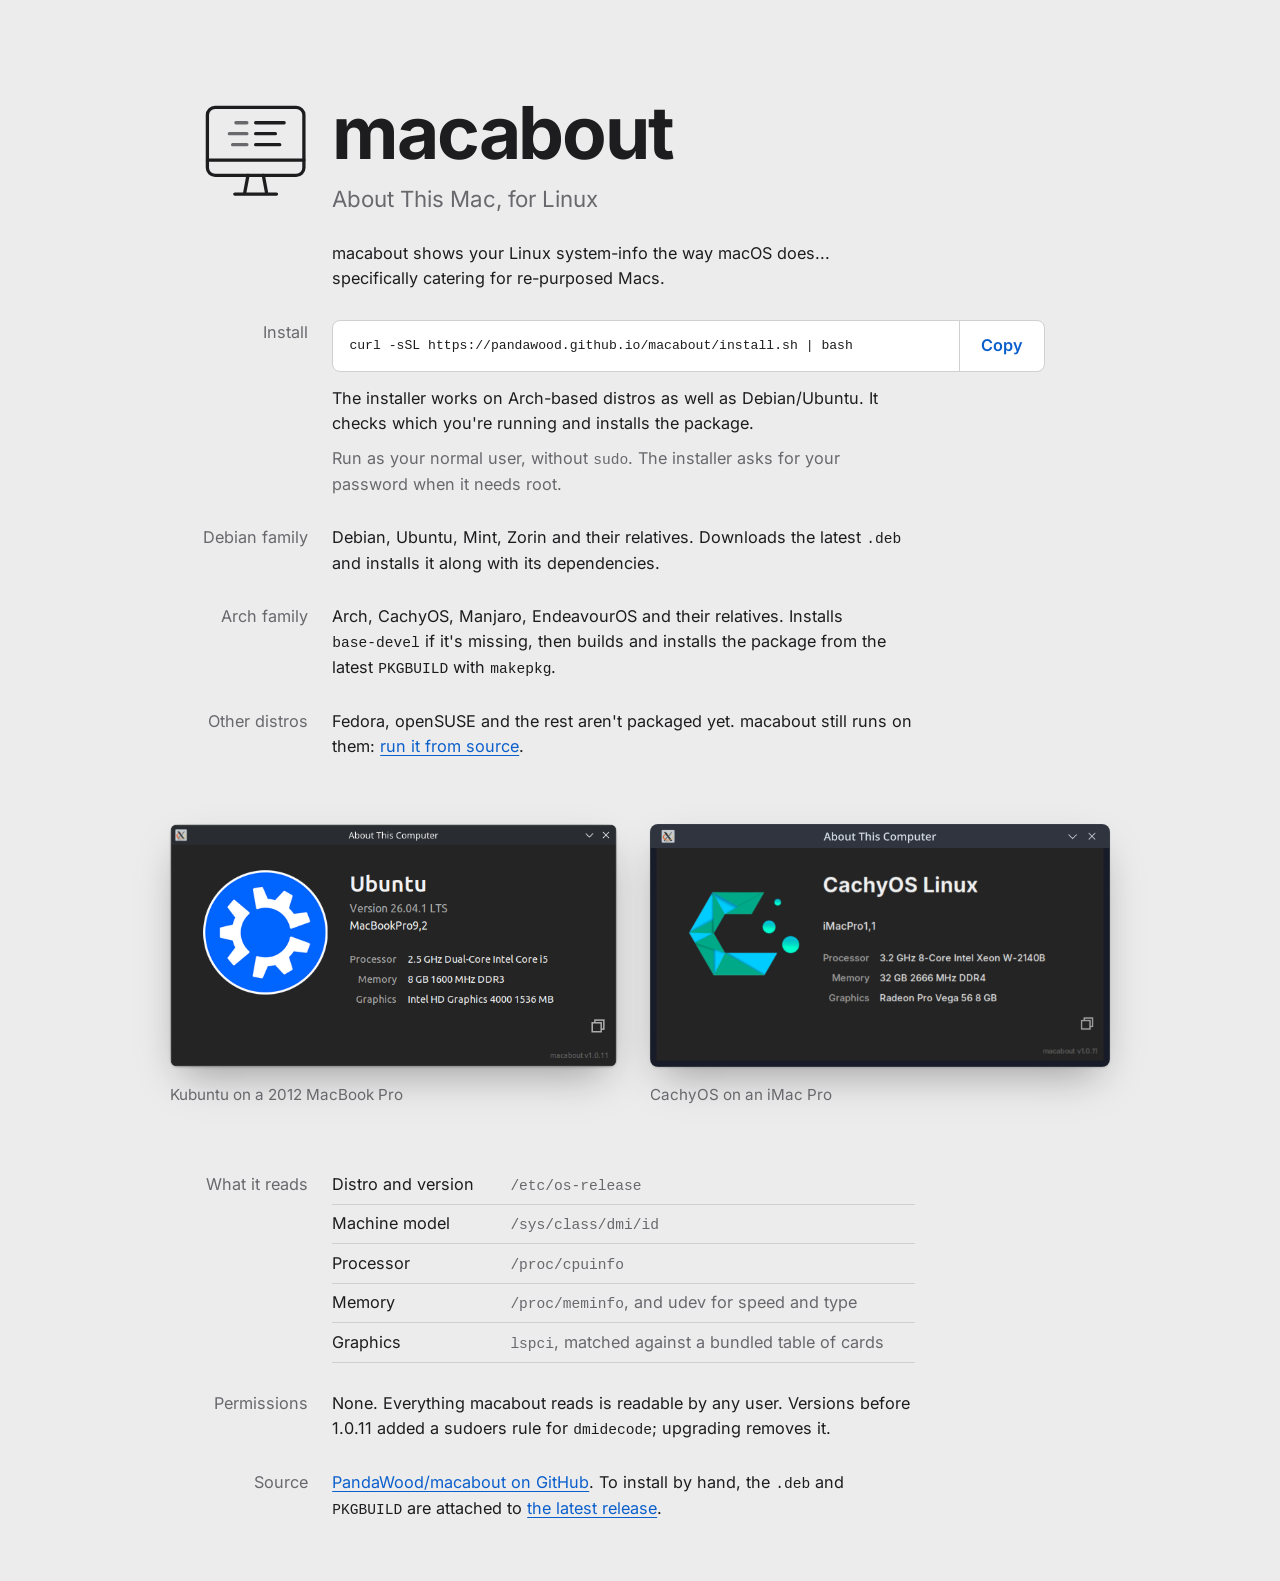
==== commit 87dd5c75: "deploy: 9063b360a97ecf38dcba77b52e6a37eebea1d67f" ====
--- a/index.html
+++ b/index.html
@@ -51,7 +51,7 @@
 
     <div class="windows">
         <figure class="kubuntu">
-            <img src="img/macabout-kubuntu-dark.png" width="773" height="478" alt="macabout window on Kubuntu 26.04: MacBookPro9,2, 2.5 GHz Dual-Core Intel Core i5, 8 GB 1600 MHz DDR3, Intel HD Graphics 4000.">
+            <img src="img/macabout-kubuntu-dark.png" width="647" height="352" alt="macabout window on Kubuntu 26.04: MacBookPro9,2, 2.5 GHz Dual-Core Intel Core i5, 8 GB 1600 MHz DDR3, Intel HD Graphics 4000.">
             <figcaption>Kubuntu on a 2012 MacBook Pro</figcaption>
         </figure>
         <figure class="cachy">
--- a/style.css
+++ b/style.css
@@ -188,7 +188,7 @@
 /* Grow in proportion to each screenshot's aspect ratio so the two
    windows come out the same height. */
 .windows figure { margin: 0; min-width: 0; }
-.windows .kubuntu { flex: 1.617 1 0; }
+.windows .kubuntu { flex: 1.838 1 0; }
 .windows .cachy { flex: 1.891 1 0; }
 
 .windows img {
